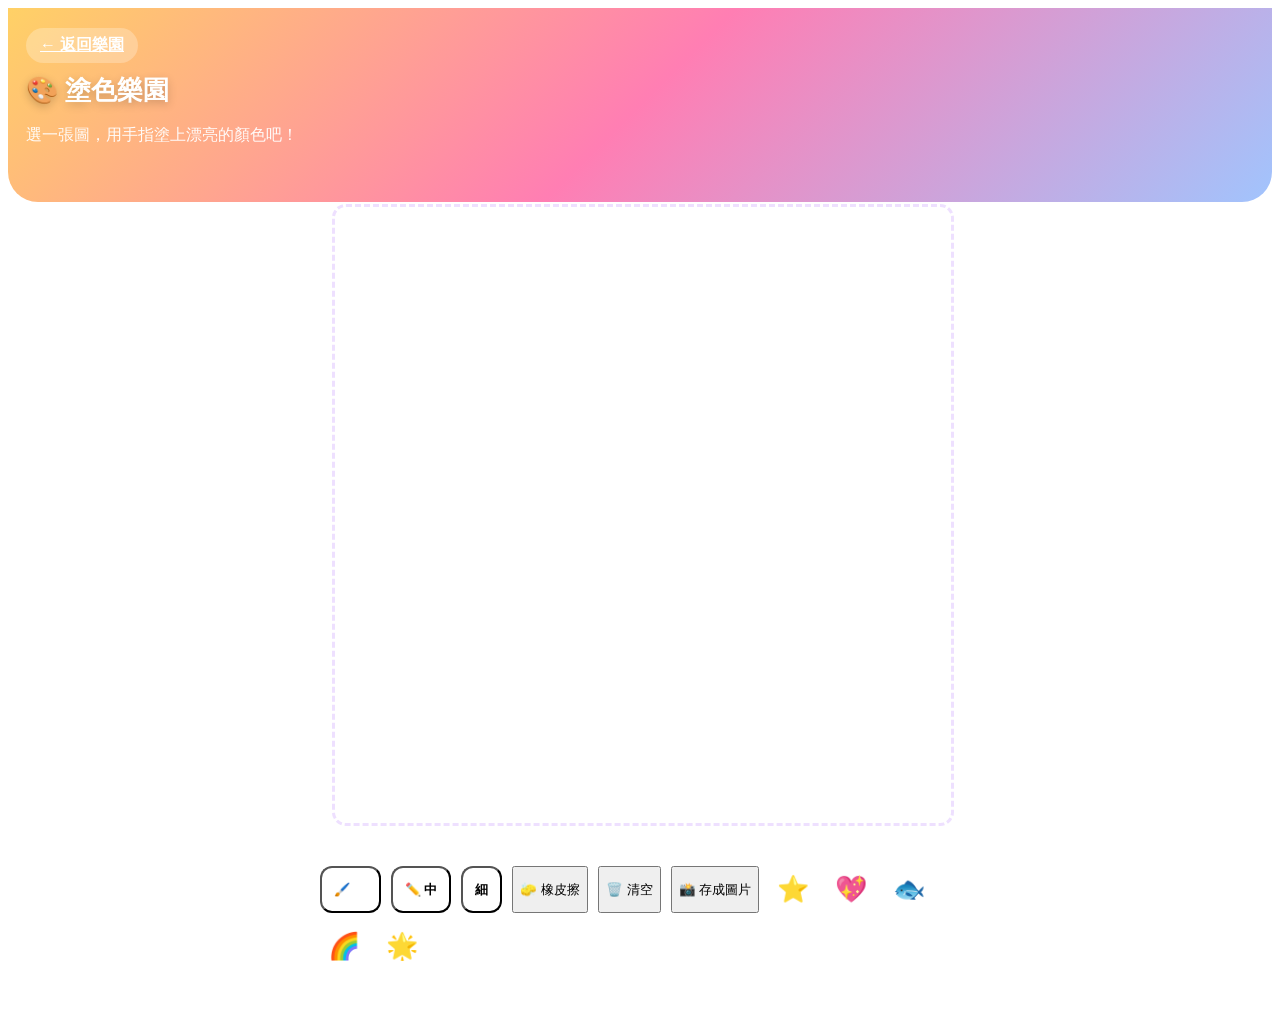
==== coloring.html @ 8e4c9e37 "上传 coloring.html" ====
<!DOCTYPE html>
<html lang="zh-Hant">
<head>
<meta charset="UTF-8">
<meta name="viewport" content="width=device-width, initial-scale=1, viewport-fit=cover">
<title>塗色樂園 - 學課互動樂園</title>
<link rel="stylesheet" href="css/style.css">
<style>
.paint-hero{ background:linear-gradient(135deg,#ffd166,#ff7eb3,#a1c4fd); padding:20px 18px 40px; border-radius:0 0 30px 30px; color:#fff; position:relative; overflow:hidden; }
.paint-hero h1{ font-size:26px; text-shadow:0 3px 10px rgba(0,0,0,.2); }
.paint-body{ max-width:640px; margin:-24px auto 60px; padding:0 14px; }
.scene-tabs{ display:flex; gap:8px; flex-wrap:wrap; margin-bottom:14px; }
.scene-tab{ padding:9px 14px; border-radius:999px; background:#fff; box-shadow:var(--shadow); font-size:14px; font-weight:800; color:var(--sub); }
.scene-tab.on{ background:linear-gradient(135deg,var(--pink),var(--purple)); color:#fff; }
.canvas-wrap{ background:#fff; border-radius:var(--radius); box-shadow:var(--shadow); padding:12px; }
#cvs{ width:100%; height:auto; display:block; background:#fff; border-radius:14px; border:3px dashed #eee0ff; touch-action:none; }
.palette{ display:flex; flex-wrap:wrap; gap:8px; margin-top:14px; align-items:center; }
.swatch{ width:40px; height:40px; border-radius:50%; border:3px solid #fff; box-shadow:0 3px 8px rgba(0,0,0,.15); transition:transform .15s; }
.swatch.on{ transform:scale(1.2); border-color:#4a3f6b; }
.size-btn{ padding:8px 12px; border-radius:12px; background:#fff; box-shadow:var(--shadow); font-size:13px; font-weight:800; color:var(--purple); }
.size-btn.on{ background:var(--purple); color:#fff; }
.tools{ display:flex; gap:10px; flex-wrap:wrap; margin-top:14px; }
.stamp{ font-size:26px; padding:8px; border-radius:12px; background:#fff; box-shadow:var(--shadow); }
</style>
</head>
<body>
  <div class="paint-hero">
    <a class="back" href="index.html" style="display:inline-flex;align-items:center;gap:4px;color:#fff;font-weight:800;background:rgba(255,255,255,.25);padding:7px 14px;border-radius:999px;">← 返回樂園</a>
    <h1 style="margin-top:10px">🎨 塗色樂園</h1>
    <p style="margin-top:6px;opacity:.95">選一張圖，用手指塗上漂亮的顏色吧！</p>
  </div>

  <div class="paint-body">
    <div class="scene-tabs" id="scenes"></div>
    <div class="canvas-wrap">
      <canvas id="cvs" width="640" height="640"></canvas>
    </div>
    <div class="palette" id="palette"></div>
    <div class="tools">
      <button class="size-btn on" data-s="10">🖌️ 粗</button>
      <button class="size-btn" data-s="5">✏️ 中</button>
      <button class="size-btn" data-s="2">細</button>
      <button class="btn gray" id="eraser">🧽 橡皮擦</button>
      <button class="btn gray" id="clearBtn">🗑️ 清空</button>
      <button class="btn green" id="saveBtn">📸 存成圖片</button>
      <span class="stamp" data-e="⭐">⭐</span>
      <span class="stamp" data-e="💖">💖</span>
      <span class="stamp" data-e="🐟">🐟</span>
      <span class="stamp" data-e="🌈">🌈</span>
      <span class="stamp" data-e="🌟">🌟</span>
    </div>
    <div style="text-align:center;margin-top:16px;font-size:13px;color:var(--sub)" id="hint"></div>
  </div>

  <div class="toast" id="toast"></div>
<script src="data/all_lessons.js"></script>
<script src="js/coloring.js"></script>
</body>
</html>
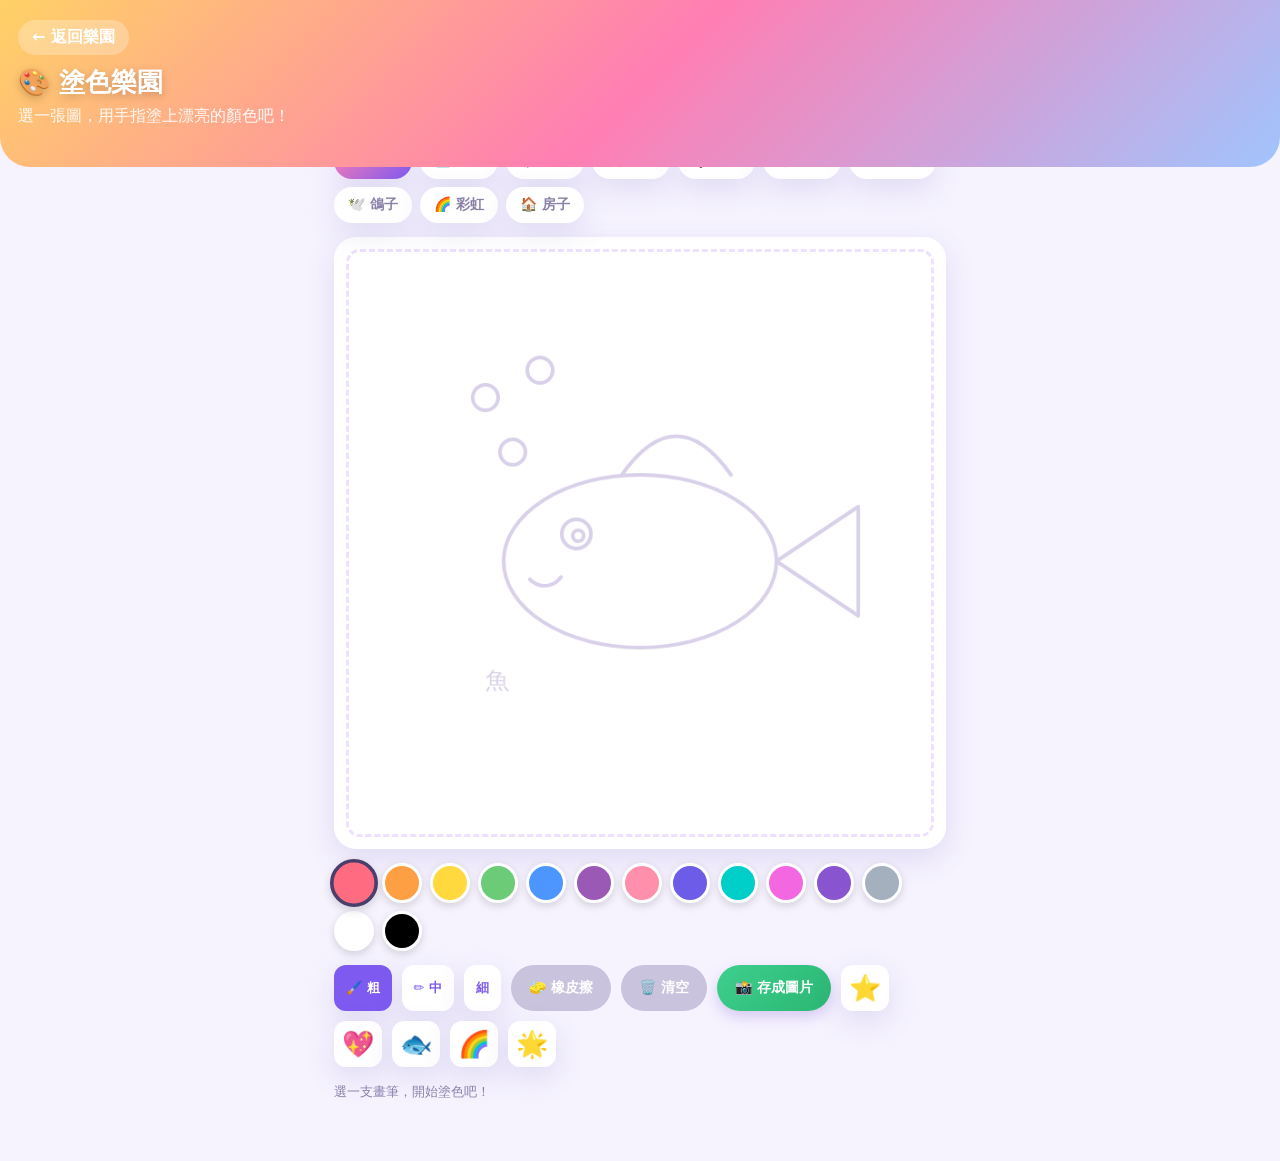
==== commit c6ecd46b: "全站文字左对齐：首页/课程页/涂色页所有居中文字改为左对齐" ====
--- a/coloring.html
+++ b/coloring.html
@@ -49,7 +49,7 @@
       <span class="stamp" data-e="🌈">🌈</span>
       <span class="stamp" data-e="🌟">🌟</span>
     </div>
-    <div style="text-align:center;margin-top:16px;font-size:13px;color:var(--sub)" id="hint"></div>
+    <div style="text-align:left;margin-top:16px;font-size:13px;color:var(--sub)" id="hint"></div>
   </div>
 
   <div class="toast" id="toast"></div>
--- a/css/style.css
+++ b/css/style.css
@@ -0,0 +1,238 @@
+/* ===== 初级学课互动乐园 样式 ===== */
+* { margin:0; padding:0; box-sizing:border-box; -webkit-tap-highlight-color:transparent; }
+:root{
+  --ink:#4a3f6b; --sub:#8a80a8; --card:#ffffff;
+  --pink:#ff7eb3; --purple:#7f5af0; --orange:#ffb26b;
+  --green:#3ecf8e; --blue:#5b9dfd; --yellow:#ffd166;
+  --radius:22px; --shadow:0 10px 30px rgba(90,70,160,.14);
+}
+html{ -webkit-text-size-adjust:100%; }
+body{
+  font-family:"PingFang TC","PingFang HK","Noto Sans TC","Microsoft JhengHei",system-ui,sans-serif;
+  color:var(--ink); background:#f6f3ff; min-height:100vh;
+}
+a{ color:inherit; text-decoration:none; }
+button{ font-family:inherit; cursor:pointer; border:none; background:none; }
+
+/* ---------- 首页 ---------- */
+.hero{
+  position:relative; padding:38px 20px 54px; text-align:left;
+  background:linear-gradient(135deg,#ff9a9e 0%,#fecfef 45%,#a1c4fd 100%);
+  border-radius:0 0 36px 36px; overflow:hidden;
+}
+.hero::before,.hero::after{ content:""; position:absolute; border-radius:50%; background:rgba(255,255,255,.35); }
+.hero::before{ width:130px;height:130px; top:-40px; left:-30px; }
+.hero::after{ width:90px;height:90px; bottom:-30px; right:-20px; }
+.hero .float{ position:absolute; font-size:26px; animation:floaty 4s ease-in-out infinite; opacity:.9; }
+.hero h1{ font-size:30px; color:#fff; text-shadow:0 3px 12px rgba(120,60,180,.35); letter-spacing:2px; }
+.hero .sub{ margin-top:10px; color:#fff; font-size:15px; opacity:.95; }
+.hero .trophy{
+  display:inline-flex; align-items:center; gap:8px; margin-top:16px;
+  background:rgba(255,255,255,.9); color:var(--purple); font-weight:700;
+  padding:9px 18px; border-radius:999px; font-size:14px; box-shadow:var(--shadow);
+}
+.progress-wrap{ max-width:560px; margin:-26px auto 8px; padding:0 18px; }
+.progress-card{
+  background:var(--card); border-radius:18px; padding:12px 16px; box-shadow:var(--shadow);
+  display:flex; align-items:center; gap:12px;
+}
+.progress-card .bar{ flex:1; height:14px; background:#eee6ff; border-radius:999px; overflow:hidden; }
+.progress-card .bar i{ display:block; height:100%; width:0%; border-radius:999px;
+  background:linear-gradient(90deg,var(--orange),var(--pink),var(--purple)); transition:width .6s ease; }
+.progress-card b{ font-size:13px; color:var(--purple); white-space:nowrap; }
+
+.quarters{ max-width:600px; margin:22px auto 6px; padding:0 16px; }
+.quarters h2{ font-size:17px; margin-bottom:10px; display:flex; align-items:center; gap:6px; }
+.quarter-tabs{ display:flex; gap:8px; flex-wrap:wrap; }
+.qtab{
+  padding:8px 14px; border-radius:999px; font-size:14px; font-weight:700;
+  background:#fff; color:var(--sub); box-shadow:0 4px 12px rgba(90,70,160,.10); transition:.2s;
+}
+.qtab.on{ color:#fff; transform:scale(1.04); box-shadow:0 6px 16px rgba(120,80,200,.3); }
+
+.lessons{ max-width:600px; margin:16px auto 80px; padding:0 16px; display:grid; grid-template-columns:1fr 1fr; gap:14px; }
+.lesson-card{
+  background:var(--card); border-radius:var(--radius); padding:18px 14px 14px; box-shadow:var(--shadow);
+  transition:transform .18s ease, box-shadow .18s ease; position:relative; overflow:hidden;
+}
+.lesson-card:active{ transform:scale(.97); }
+.lesson-card .icon{ font-size:44px; line-height:1; display:block; }
+.lesson-card .lno{ font-size:12px; color:var(--sub); margin-top:10px; }
+.lesson-card .ltitle{ font-size:16px; font-weight:800; margin-top:3px; line-height:1.35; }
+.lesson-card .stars{ margin-top:10px; font-size:15px; letter-spacing:2px; }
+.lesson-card .go{
+  display:inline-block; margin-top:10px; padding:6px 14px; border-radius:999px;
+  color:#fff; font-size:13px; font-weight:700; box-shadow:0 4px 10px rgba(120,80,200,.25);
+}
+.empty{ grid-column:1/-1; text-align:left; color:var(--sub); padding:30px 0; }
+
+
+/* ---------- 姐妹站入口（高級互動課程） ---------- */
+.sister-wrap{ max-width:600px; margin:20px auto 2px; padding:0 16px; }
+.sister-card{
+  display:flex; align-items:center; gap:14px; width:100%;
+  background:linear-gradient(135deg,#2b2150,#4a3670); color:#fff; border-radius:20px;
+  padding:16px 18px; box-shadow:0 12px 28px rgba(40,25,90,.35); transition:.2s;
+  text-align:left;
+}
+.sister-card:hover{ transform:translateY(-3px); box-shadow:0 16px 34px rgba(40,25,90,.45); }
+.sister-card .sc-icon{ font-size:38px; flex-shrink:0; }
+.sister-card .sc-body{ flex:1; min-width:0; }
+.sister-card .sc-body b{ font-size:18px; letter-spacing:1px; display:block; color:#fff; }
+.sister-card .sc-body span{ font-size:12.5px; color:#cfc2ee; display:block; margin-top:4px; line-height:1.6; }
+.sister-card .sc-btn{ background:linear-gradient(135deg,#ff8c42,#ff5d73); color:#fff; font-weight:900; font-size:14px;
+  border-radius:999px; padding:9px 16px; flex-shrink:0; box-shadow:0 6px 16px rgba(255,93,115,.4); }
+
+/* ---------- 课程页 ---------- */
+.ltop{
+  position:relative; padding:20px 18px 46px; color:#fff; overflow:hidden;
+  background:linear-gradient(135deg,var(--lc1,#ff9a9e),var(--lc2,#fecfef));
+}
+.ltop .back{
+  display:inline-flex; align-items:center; gap:4px; color:#fff; font-size:15px; font-weight:700;
+  background:rgba(255,255,255,.25); padding:7px 14px; border-radius:999px; backdrop-filter:blur(4px);
+}
+.ltop .qchip{
+  display:inline-block; margin-top:14px; background:rgba(255,255,255,.9); color:var(--purple);
+  font-size:13px; font-weight:700; padding:5px 12px; border-radius:999px;
+}
+.ltop h1{ font-size:26px; margin-top:10px; text-shadow:0 3px 10px rgba(0,0,0,.15); display:flex; align-items:center; gap:10px; }
+.ltop .bigico{ font-size:44px; }
+
+.lbody{ max-width:620px; margin:-30px auto 80px; padding:0 16px; }
+.card{
+  background:var(--card); border-radius:var(--radius); box-shadow:var(--shadow);
+  padding:20px 18px; margin-top:16px;
+}
+.card h3{ font-size:16px; display:flex; align-items:center; gap:8px; margin-bottom:12px; }
+.card h3 .chip{ font-size:12px; color:#fff; padding:3px 9px; border-radius:999px; }
+
+.scripture{ font-size:14px; color:var(--sub); line-height:1.7; }
+.message-badge{
+  display:block; text-align:left; font-size:21px; font-weight:900; color:#fff; padding:18px;
+  border-radius:16px; background:linear-gradient(135deg,var(--pink),var(--purple)); box-shadow:0 8px 20px rgba(127,90,240,.3);
+  letter-spacing:1px;
+}
+
+.story-para{
+  background:#fdfaff; border:2px solid #f0e8ff; border-radius:16px; padding:16px;
+  font-size:20px; line-height:1.9; margin-bottom:12px; color:#5b4a86; letter-spacing:.5px; position:relative;
+}
+.story-para .pnum{
+  position:absolute; top:-10px; left:12px; background:var(--pink); color:#fff; font-size:11px;
+  width:22px;height:22px;border-radius:50%; display:flex;align-items:center;justify-content:center; font-weight:700;
+}
+.story-para .say{ display:inline-block; margin-left:6px; font-size:17px; vertical-align:middle; }
+.toolbar{ display:flex; gap:10px; flex-wrap:wrap; margin-bottom:12px; }
+.btn{
+  display:inline-flex; align-items:center; gap:6px; padding:10px 18px; border-radius:999px;
+  font-size:14px; font-weight:800; color:#fff; box-shadow:0 6px 14px rgba(120,80,200,.25);
+  transition:transform .15s; 
+}
+.btn:active{ transform:scale(.95); }
+.btn.play{ background:linear-gradient(135deg,var(--blue),var(--purple)); }
+.btn.star{ background:linear-gradient(135deg,var(--orange),var(--pink)); }
+.btn.green{ background:linear-gradient(135deg,#3ecf8e,#2bb673); }
+.btn.gray{ background:#c9c3dd; box-shadow:none; }
+
+.verse-box{
+  background:linear-gradient(135deg,#fff7e6,#ffeef5); border:2px dashed #ffc98a; border-radius:16px;
+  padding:18px; text-align:left;
+}
+.verse-box .q{ font-size:11px; color:#c98a3d; letter-spacing:2px; }
+.verse-box .v{ font-size:20px; font-weight:800; line-height:1.8; color:#8a5a1a; margin-top:6px; }
+.verse-box .ref{ font-size:13px; color:#b08a4a; margin-top:8px; }
+
+.q-item{ margin-bottom:18px; }
+.q-item .qq{ font-size:16px; font-weight:800; margin-bottom:10px; }
+.q-opts{ display:grid; gap:8px; }
+.qopt{
+  text-align:left; padding:12px 14px; border-radius:14px; border:2px solid #eee6ff; background:#fdfaff;
+  font-size:15px; color:var(--ink); font-weight:600; transition:.2s; display:flex; align-items:center; gap:8px;
+}
+.qopt .key{ width:24px;height:24px;border-radius:50%;background:#eee6ff;color:var(--purple);display:inline-flex;align-items:center;justify-content:center;font-size:12px;font-weight:800;flex:none; }
+.qopt.ok{ border-color:#3ecf8e; background:#eafaf2; }
+.qopt.bad{ border-color:#ff7eb3; background:#fff0f5; animation:shake .4s; }
+.qopt.dim{ opacity:.45; }
+
+.action-box{
+  background:linear-gradient(135deg,#eaf6ff,#f0eaff); border-radius:16px; padding:16px;
+  font-size:16px; line-height:1.8; color:#4a6a8a; font-weight:600;
+}
+
+.star-row{ display:flex; gap:10px; margin-top:12px; }
+.star-box{
+  flex:1; text-align:left; padding:12px 6px; border-radius:14px; background:#f6f2ff;
+  border:2px solid #eee6ff; font-size:13px; color:var(--sub); font-weight:700; transition:.3s;
+}
+.star-box .sico{ font-size:24px; display:block; margin-bottom:4px; filter:grayscale(1); opacity:.4; }
+.star-box.got{ background:#fff8e6; border-color:#ffd166; color:#b8860b; }
+.star-box.got .sico{ filter:none; opacity:1; animation:pop .4s; }
+
+@keyframes floaty{ 0%,100%{transform:translateY(0)} 50%{transform:translateY(-12px)} }
+@keyframes shake{ 0%,100%{transform:translateX(0)} 25%{transform:translateX(-6px)} 75%{transform:translateX(6px)} }
+@keyframes pop{ 0%{transform:scale(.4)} 70%{transform:scale(1.2)} 100%{transform:scale(1)} }
+@keyframes confetti{ 0%{transform:translateY(0) rotate(0); opacity:1} 100%{transform:translateY(140px) rotate(360deg); opacity:0} }
+.confetti{ position:fixed; font-size:22px; pointer-events:none; z-index:99; animation:confetti 1.2s ease-out forwards; }
+
+.toast{
+  position:fixed; left:50%; bottom:34px; transform:translateX(-50%) translateY(20px);
+  background:#4a3f6b; color:#fff; padding:12px 22px; border-radius:999px; font-size:14px; font-weight:700;
+  opacity:0; transition:.3s; pointer-events:none; z-index:100; box-shadow:0 8px 20px rgba(0,0,0,.25);
+}
+.toast.show{ opacity:1; transform:translateX(-50%) translateY(0); }
+
+.footer{ text-align:left; color:#b9b0d2; font-size:12px; padding:0 20px 30px; line-height:1.8; }
+
+/* ---------- 双轨切换 ---------- */
+.track-switch{ max-width:600px; margin:18px auto 4px; padding:0 16px; display:flex; gap:10px; flex-wrap:wrap; }
+.track-btn{
+  flex:1; min-width:100px; padding:14px 10px; border-radius:18px; font-size:15px; font-weight:900;
+  background:#fff; color:var(--sub); box-shadow:var(--shadow); transition:.2s; text-align:left;
+}
+.track-btn.on{ color:#fff; transform:scale(1.03); }
+.track-btn[data-track="chuji"].on{ background:linear-gradient(135deg,#ff9a9e,#fecfef); }
+.track-btn[data-track="gaoji"].on{ background:linear-gradient(135deg,#5b9dfd,#7f5af0); }
+.track-btn.paint{ background:linear-gradient(135deg,#ffd166,#ff7eb3); color:#fff; }
+
+/* ---------- 配对连线 ---------- */
+.match-wrap{ position:relative; }
+.match-col{ display:flex; flex-direction:column; gap:10px; }
+.match-col + .match-col{ margin-top:14px; }
+.mcard{
+  padding:13px 14px; border-radius:14px; background:#fdfaff; border:2px solid #eee6ff;
+  font-size:14px; font-weight:700; color:#5b4a86; line-height:1.6; transition:.2s; position:relative;
+}
+.mcard.mq{ border-left:5px solid var(--pink); }
+.mcard.mt{ border-left:5px solid var(--blue); text-align:left; }
+.mcard.sel{ border-color:var(--purple); background:#f0eaff; transform:scale(1.02); }
+.mcard.ok{ border-color:#3ecf8e; background:#eafaf2; }
+.mcard.bad{ border-color:#ff7eb3; background:#fff0f5; animation:shake .4s; }
+.mcard.dim{ opacity:.5; }
+.match-lines{ position:absolute; top:0; left:0; width:100%; height:100%; pointer-events:none; overflow:visible; z-index:5; }
+
+/* ---------- 语音设置 ---------- */
+.voice-fab{
+  position:fixed; right:18px; bottom:24px; width:58px; height:58px; border-radius:50%;
+  background:linear-gradient(135deg,var(--purple),var(--pink)); color:#fff; font-size:26px;
+  box-shadow:0 8px 22px rgba(127,90,240,.4); z-index:90; display:flex; align-items:center; justify-content:center;
+}
+.voice-panel{
+  position:fixed; left:50%; bottom:96px; transform:translateX(-50%) translateY(20px);
+  width:min(340px, 92vw); background:#fff; border-radius:20px; box-shadow:0 16px 40px rgba(60,40,120,.25);
+  z-index:95; padding:16px; opacity:0; pointer-events:none; transition:.25s;
+}
+.voice-panel.show{ opacity:1; pointer-events:auto; transform:translateX(-50%) translateY(0); }
+.voice-head{ display:flex; align-items:center; justify-content:space-between; font-weight:900; font-size:15px; margin-bottom:10px; }
+.voice-head button{ font-size:14px; color:var(--sub); font-weight:800; padding:4px 8px; }
+.vopt{
+  display:block; width:100%; text-align:left; padding:11px 12px; border-radius:13px;
+  border:2px solid #eee6ff; background:#fdfaff; margin-bottom:8px; transition:.2s;
+}
+.vopt b{ display:block; font-size:14px; color:var(--ink); }
+.vopt span{ display:block; font-size:12px; color:var(--sub); margin-top:2px; }
+.vopt.on{ border-color:var(--purple); background:#f0eaff; }
+.vopt.on b{ color:var(--purple); }
+.voice-status{ text-align:left; font-size:12px; color:var(--sub); margin-top:6px; }
+
+/* ===== 全站文字左对齐（2026-08-14） ===== */
